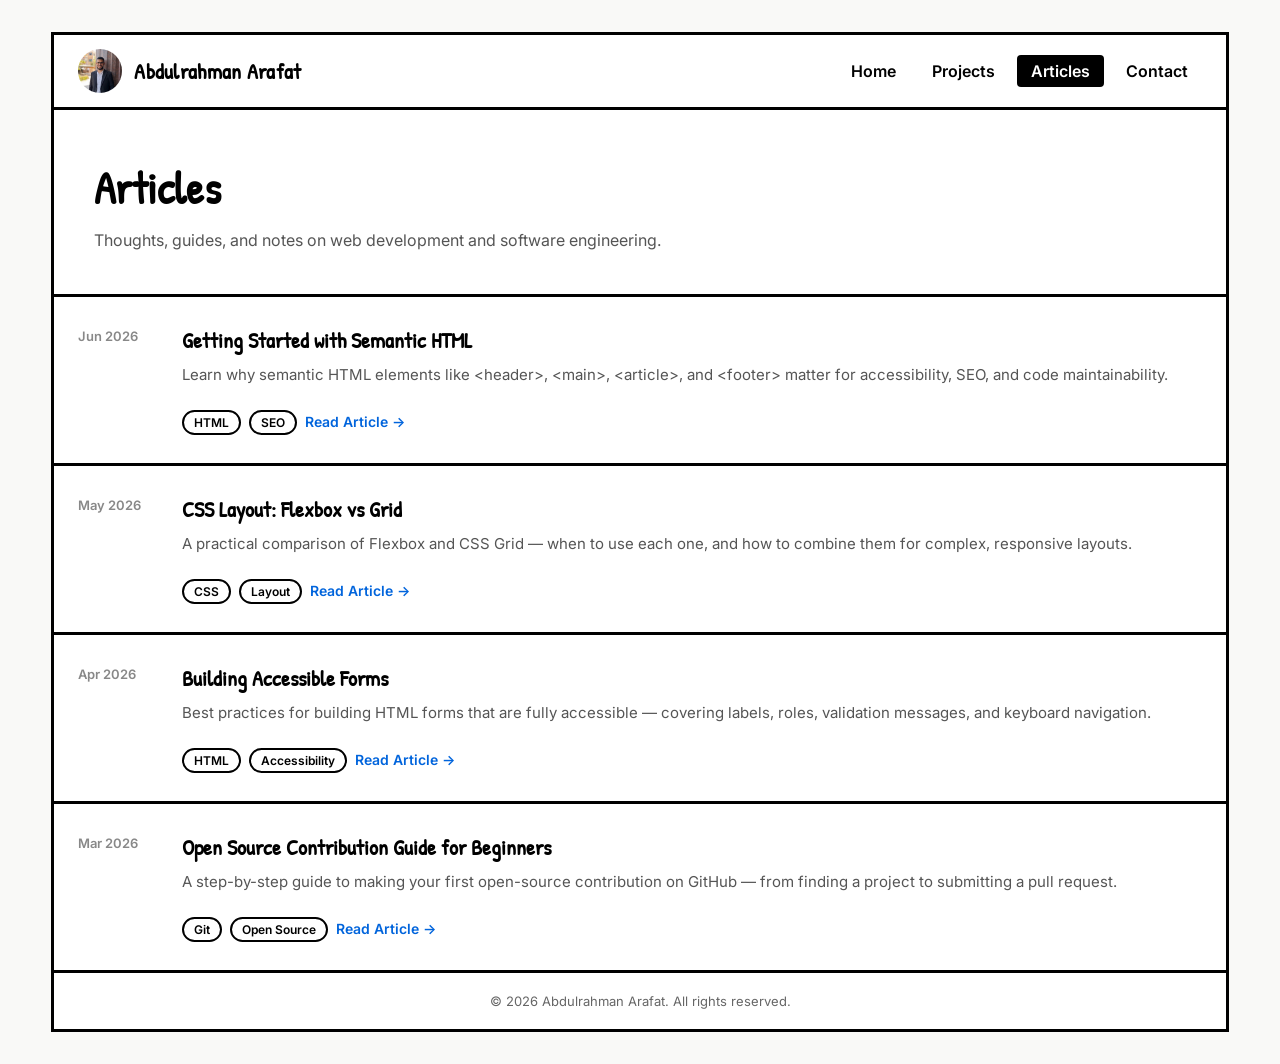
==== articles.html @ ac44d33c "Add projects, articles, and contact pages; update nav links and README" ====
<!DOCTYPE html>
<html lang="en">

<head>
    <meta charset="UTF-8">
    <meta name="viewport" content="width=device-width, initial-scale=1.0">
    <meta name="description" content="Articles and technical writings by Abdulrahman Arafat on web development, HTML, CSS, and JavaScript.">
    <meta name="keywords" content="Abdulrahman Arafat, articles, blog, web development, HTML, CSS, JavaScript">
    <title>Articles | Abdulrahman Arafat</title>
    <link href="https://fonts.googleapis.com/css2?family=Patrick+Hand&family=Inter:wght@400;600;700&display=swap" rel="stylesheet">
    <style>
        * {
            box-sizing: border-box;
            margin: 0;
            padding: 0;
        }

        body {
            width: 100%;
            min-height: 100vh;
            display: flex;
            align-items: center;
            justify-content: flex-start;
            flex-direction: column;
            background-color: #f9f9f7;
            font-family: 'Inter', sans-serif;
        }

        header {
            width: 92%;
            max-width: 1200px;
            margin-top: 32px;
            border: 3px solid black;
            border-bottom: none;
            display: flex;
            flex-direction: column;
            background-color: white;
        }

        nav {
            display: flex;
            justify-content: space-between;
            align-items: center;
            width: 100%;
            border-bottom: 3px solid black;
            padding: 14px 24px;
        }

        nav .brand {
            display: flex;
            align-items: center;
            gap: 12px;
        }

        nav .brand img {
            width: 44px;
            height: 44px;
            border-radius: 50%;
            object-fit: cover;
        }

        nav .brand h1 {
            font-family: 'Patrick Hand', cursive;
            font-size: 22px;
            letter-spacing: 0.3px;
        }

        nav ul {
            list-style: none;
            display: flex;
            gap: 8px;
        }

        nav ul li a {
            text-decoration: none;
            font-size: 16px;
            font-weight: 600;
            padding: 6px 14px;
            color: black;
            font-family: 'Inter', sans-serif;
            border-radius: 4px;
            transition: background-color 0.2s ease;
        }

        nav ul li a:hover {
            background-color: #f0f0f0;
        }

        nav ul li a.active {
            background-color: #000;
            color: #fff;
            border-radius: 4px;
        }

        header .page-title {
            padding: 48px 40px 40px;
        }

        header .page-title h2 {
            font-family: 'Patrick Hand', cursive;
            font-size: 44px;
            margin-bottom: 10px;
        }

        header .page-title p {
            font-size: 16px;
            color: #555;
            line-height: 1.6;
        }

        .container {
            display: flex;
            flex-direction: column;
            align-items: center;
            border: 3px solid black;
            padding: 0;
            width: 92%;
            max-width: 1200px;
            background-color: white;
            margin-bottom: 32px;
        }

        .articles-list {
            width: 100%;
        }

        .article-item {
            display: flex;
            align-items: flex-start;
            gap: 24px;
            padding: 28px 24px;
            border-bottom: 3px solid black;
        }

        .article-item:last-child {
            border-bottom: none;
        }

        .article-date {
            flex-shrink: 0;
            width: 80px;
            font-size: 13px;
            color: #888;
            font-weight: 600;
            padding-top: 3px;
        }

        .article-body h2 {
            font-family: 'Patrick Hand', cursive;
            font-size: 22px;
            margin-bottom: 8px;
        }

        .article-body p {
            font-size: 15px;
            color: #555;
            line-height: 1.6;
            margin-bottom: 14px;
        }

        .article-body .tag {
            display: inline-block;
            font-size: 12px;
            font-weight: 600;
            padding: 3px 10px;
            border: 2px solid black;
            border-radius: 999px;
            margin-right: 4px;
        }

        .article-body a {
            display: inline-block;
            margin-top: 12px;
            font-size: 14px;
            font-weight: 600;
            color: rgb(0, 100, 220);
            text-decoration: none;
        }

        .article-body a:hover {
            text-decoration: underline;
        }

        .container footer {
            width: 100%;
            padding: 20px 24px;
            text-align: center;
            font-size: 13px;
            color: #666;
            font-family: 'Inter', sans-serif;
            border-top: 3px solid black;
        }

        @media (max-width: 768px) {
            header,
            .container {
                width: 96%;
                margin-top: 16px;
            }

            header .page-title {
                padding: 32px 24px;
            }

            header .page-title h2 {
                font-size: 32px;
            }

            nav .brand h1 {
                font-size: 18px;
            }

            nav ul li a {
                font-size: 14px;
                padding: 4px 8px;
            }

            .article-item {
                flex-direction: column;
                gap: 8px;
            }

            .article-date {
                width: auto;
            }
        }
    </style>
</head>

<body>
    <header>
        <nav>
            <div class="brand">
                <img src="me.jpg" alt="Abdulrahman Arafat profile photo">
                <h1>Abdulrahman Arafat</h1>
            </div>
            <ul>
                <li><a href="index.html">Home</a></li>
                <li><a href="projects.html">Projects</a></li>
                <li><a href="articles.html" class="active">Articles</a></li>
                <li><a href="contact.html">Contact</a></li>
            </ul>
        </nav>
        <div class="page-title">
            <h2>Articles</h2>
            <p>Thoughts, guides, and notes on web development and software engineering.</p>
        </div>
    </header>

    <div class="container">
        <div class="articles-list">

            <article class="article-item">
                <span class="article-date">Jun 2026</span>
                <div class="article-body">
                    <h2>Getting Started with Semantic HTML</h2>
                    <p>Learn why semantic HTML elements like &lt;header&gt;, &lt;main&gt;, &lt;article&gt;, and &lt;footer&gt; matter for accessibility, SEO, and code maintainability.</p>
                    <span class="tag">HTML</span>
                    <span class="tag">SEO</span>
                    <a href="#">Read Article →</a>
                </div>
            </article>

            <article class="article-item">
                <span class="article-date">May 2026</span>
                <div class="article-body">
                    <h2>CSS Layout: Flexbox vs Grid</h2>
                    <p>A practical comparison of Flexbox and CSS Grid — when to use each one, and how to combine them for complex, responsive layouts.</p>
                    <span class="tag">CSS</span>
                    <span class="tag">Layout</span>
                    <a href="#">Read Article →</a>
                </div>
            </article>

            <article class="article-item">
                <span class="article-date">Apr 2026</span>
                <div class="article-body">
                    <h2>Building Accessible Forms</h2>
                    <p>Best practices for building HTML forms that are fully accessible — covering labels, roles, validation messages, and keyboard navigation.</p>
                    <span class="tag">HTML</span>
                    <span class="tag">Accessibility</span>
                    <a href="#">Read Article →</a>
                </div>
            </article>

            <article class="article-item">
                <span class="article-date">Mar 2026</span>
                <div class="article-body">
                    <h2>Open Source Contribution Guide for Beginners</h2>
                    <p>A step-by-step guide to making your first open-source contribution on GitHub — from finding a project to submitting a pull request.</p>
                    <span class="tag">Git</span>
                    <span class="tag">Open Source</span>
                    <a href="#">Read Article →</a>
                </div>
            </article>

        </div>

        <footer>
            <p>© 2026 Abdulrahman Arafat. All rights reserved.</p>
        </footer>
    </div>

</body>

</html>
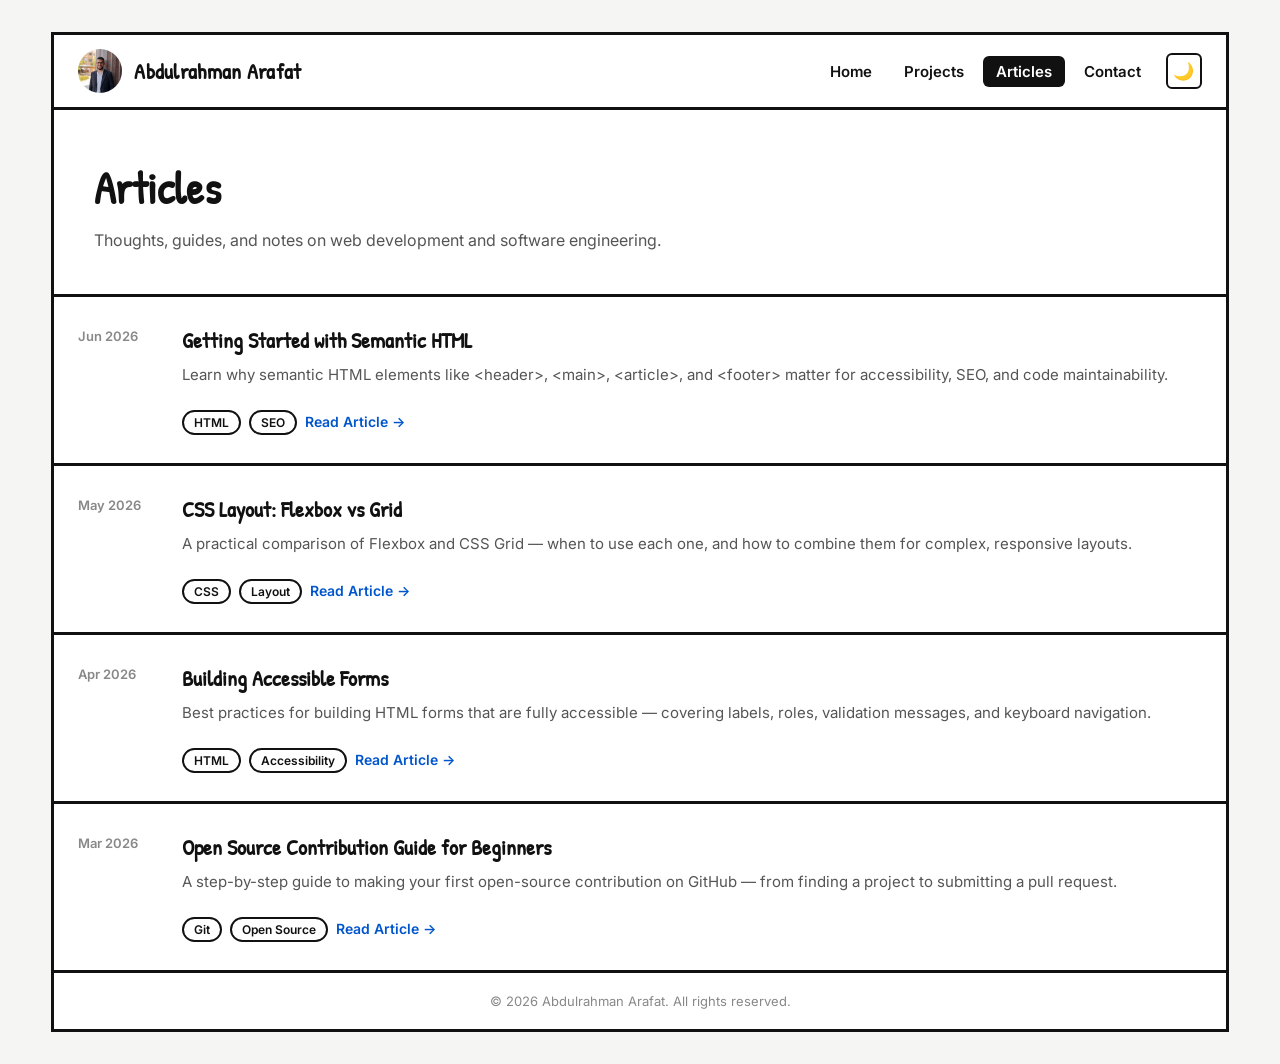
==== commit 86c89e11: "Add shared style.css with CSS variables, dark mode toggle, and portfolio-website requirements" ====
--- a/articles.html
+++ b/articles.html
@@ -1,5 +1,5 @@
 <!DOCTYPE html>
-<html lang="en">
+<html lang="en" data-theme="light">
 
 <head>
     <meta charset="UTF-8">
@@ -8,223 +8,7 @@
     <meta name="keywords" content="Abdulrahman Arafat, articles, blog, web development, HTML, CSS, JavaScript">
     <title>Articles | Abdulrahman Arafat</title>
     <link href="https://fonts.googleapis.com/css2?family=Patrick+Hand&family=Inter:wght@400;600;700&display=swap" rel="stylesheet">
-    <style>
-        * {
-            box-sizing: border-box;
-            margin: 0;
-            padding: 0;
-        }
-
-        body {
-            width: 100%;
-            min-height: 100vh;
-            display: flex;
-            align-items: center;
-            justify-content: flex-start;
-            flex-direction: column;
-            background-color: #f9f9f7;
-            font-family: 'Inter', sans-serif;
-        }
-
-        header {
-            width: 92%;
-            max-width: 1200px;
-            margin-top: 32px;
-            border: 3px solid black;
-            border-bottom: none;
-            display: flex;
-            flex-direction: column;
-            background-color: white;
-        }
-
-        nav {
-            display: flex;
-            justify-content: space-between;
-            align-items: center;
-            width: 100%;
-            border-bottom: 3px solid black;
-            padding: 14px 24px;
-        }
-
-        nav .brand {
-            display: flex;
-            align-items: center;
-            gap: 12px;
-        }
-
-        nav .brand img {
-            width: 44px;
-            height: 44px;
-            border-radius: 50%;
-            object-fit: cover;
-        }
-
-        nav .brand h1 {
-            font-family: 'Patrick Hand', cursive;
-            font-size: 22px;
-            letter-spacing: 0.3px;
-        }
-
-        nav ul {
-            list-style: none;
-            display: flex;
-            gap: 8px;
-        }
-
-        nav ul li a {
-            text-decoration: none;
-            font-size: 16px;
-            font-weight: 600;
-            padding: 6px 14px;
-            color: black;
-            font-family: 'Inter', sans-serif;
-            border-radius: 4px;
-            transition: background-color 0.2s ease;
-        }
-
-        nav ul li a:hover {
-            background-color: #f0f0f0;
-        }
-
-        nav ul li a.active {
-            background-color: #000;
-            color: #fff;
-            border-radius: 4px;
-        }
-
-        header .page-title {
-            padding: 48px 40px 40px;
-        }
-
-        header .page-title h2 {
-            font-family: 'Patrick Hand', cursive;
-            font-size: 44px;
-            margin-bottom: 10px;
-        }
-
-        header .page-title p {
-            font-size: 16px;
-            color: #555;
-            line-height: 1.6;
-        }
-
-        .container {
-            display: flex;
-            flex-direction: column;
-            align-items: center;
-            border: 3px solid black;
-            padding: 0;
-            width: 92%;
-            max-width: 1200px;
-            background-color: white;
-            margin-bottom: 32px;
-        }
-
-        .articles-list {
-            width: 100%;
-        }
-
-        .article-item {
-            display: flex;
-            align-items: flex-start;
-            gap: 24px;
-            padding: 28px 24px;
-            border-bottom: 3px solid black;
-        }
-
-        .article-item:last-child {
-            border-bottom: none;
-        }
-
-        .article-date {
-            flex-shrink: 0;
-            width: 80px;
-            font-size: 13px;
-            color: #888;
-            font-weight: 600;
-            padding-top: 3px;
-        }
-
-        .article-body h2 {
-            font-family: 'Patrick Hand', cursive;
-            font-size: 22px;
-            margin-bottom: 8px;
-        }
-
-        .article-body p {
-            font-size: 15px;
-            color: #555;
-            line-height: 1.6;
-            margin-bottom: 14px;
-        }
-
-        .article-body .tag {
-            display: inline-block;
-            font-size: 12px;
-            font-weight: 600;
-            padding: 3px 10px;
-            border: 2px solid black;
-            border-radius: 999px;
-            margin-right: 4px;
-        }
-
-        .article-body a {
-            display: inline-block;
-            margin-top: 12px;
-            font-size: 14px;
-            font-weight: 600;
-            color: rgb(0, 100, 220);
-            text-decoration: none;
-        }
-
-        .article-body a:hover {
-            text-decoration: underline;
-        }
-
-        .container footer {
-            width: 100%;
-            padding: 20px 24px;
-            text-align: center;
-            font-size: 13px;
-            color: #666;
-            font-family: 'Inter', sans-serif;
-            border-top: 3px solid black;
-        }
-
-        @media (max-width: 768px) {
-            header,
-            .container {
-                width: 96%;
-                margin-top: 16px;
-            }
-
-            header .page-title {
-                padding: 32px 24px;
-            }
-
-            header .page-title h2 {
-                font-size: 32px;
-            }
-
-            nav .brand h1 {
-                font-size: 18px;
-            }
-
-            nav ul li a {
-                font-size: 14px;
-                padding: 4px 8px;
-            }
-
-            .article-item {
-                flex-direction: column;
-                gap: 8px;
-            }
-
-            .article-date {
-                width: auto;
-            }
-        }
-    </style>
+    <link rel="stylesheet" href="style.css">
 </head>
 
 <body>
@@ -234,12 +18,15 @@
                 <img src="me.jpg" alt="Abdulrahman Arafat profile photo">
                 <h1>Abdulrahman Arafat</h1>
             </div>
-            <ul>
-                <li><a href="index.html">Home</a></li>
-                <li><a href="projects.html">Projects</a></li>
-                <li><a href="articles.html" class="active">Articles</a></li>
-                <li><a href="contact.html">Contact</a></li>
-            </ul>
+            <div class="nav-right">
+                <ul>
+                    <li><a href="index.html">Home</a></li>
+                    <li><a href="projects.html">Projects</a></li>
+                    <li><a href="articles.html" class="active">Articles</a></li>
+                    <li><a href="contact.html">Contact</a></li>
+                </ul>
+                <button id="theme-toggle" aria-label="Toggle dark mode" title="Toggle dark mode">🌙</button>
+            </div>
         </nav>
         <div class="page-title">
             <h2>Articles</h2>
@@ -296,11 +83,24 @@
 
         </div>
 
-        <footer>
+        <footer class="simple">
             <p>© 2026 Abdulrahman Arafat. All rights reserved.</p>
         </footer>
     </div>
 
+    <script>
+        const btn = document.getElementById('theme-toggle');
+        const html = document.documentElement;
+        const saved = localStorage.getItem('theme') || 'light';
+        html.setAttribute('data-theme', saved);
+        btn.textContent = saved === 'dark' ? '☀️' : '🌙';
+        btn.addEventListener('click', () => {
+            const next = html.getAttribute('data-theme') === 'dark' ? 'light' : 'dark';
+            html.setAttribute('data-theme', next);
+            localStorage.setItem('theme', next);
+            btn.textContent = next === 'dark' ? '☀️' : '🌙';
+        });
+    </script>
 </body>
 
 </html>
--- a/style.css
+++ b/style.css
@@ -0,0 +1,742 @@
+/* ── CSS Variables (Light / Dark) ─────────────────────── */
+:root {
+    --bg-page:       #f5f5f3;
+    --bg-surface:    #ffffff;
+    --border:        #111111;
+    --text-primary:  #111111;
+    --text-muted:    #555555;
+    --text-faint:    #888888;
+    --link:          #0055cc;
+    --active-bg:     #111111;
+    --active-text:   #ffffff;
+    --hover-bg:      #f0f0f0;
+    --btn-bg:        #111111;
+    --btn-text:      #ffffff;
+    --btn-hover:     #333333;
+    --input-bg:      #fafafa;
+    --tag-border:    #111111;
+}
+
+[data-theme="dark"] {
+    --bg-page:       #0f0f0f;
+    --bg-surface:    #1a1a1a;
+    --border:        #444444;
+    --text-primary:  #f0f0f0;
+    --text-muted:    #aaaaaa;
+    --text-faint:    #777777;
+    --link:          #60aaff;
+    --active-bg:     #f0f0f0;
+    --active-text:   #111111;
+    --hover-bg:      #2a2a2a;
+    --btn-bg:        #f0f0f0;
+    --btn-text:      #111111;
+    --btn-hover:     #cccccc;
+    --input-bg:      #222222;
+    --tag-border:    #555555;
+}
+
+/* ── Reset ─────────────────────────────────────────────── */
+*, *::before, *::after {
+    box-sizing: border-box;
+    margin: 0;
+    padding: 0;
+}
+
+/* ── Base ──────────────────────────────────────────────── */
+body {
+    width: 100%;
+    min-height: 100vh;
+    display: flex;
+    align-items: center;
+    justify-content: flex-start;
+    flex-direction: column;
+    background-color: var(--bg-page);
+    font-family: 'Inter', sans-serif;
+    color: var(--text-primary);
+    transition: background-color 0.3s, color 0.3s;
+}
+
+/* ── Header ────────────────────────────────────────────── */
+header {
+    width: 92%;
+    max-width: 1200px;
+    margin-top: 32px;
+    border: 3px solid var(--border);
+    border-bottom: none;
+    display: flex;
+    flex-direction: column;
+    background-color: var(--bg-surface);
+    transition: background-color 0.3s, border-color 0.3s;
+}
+
+/* ── Nav ───────────────────────────────────────────────── */
+nav {
+    display: flex;
+    justify-content: space-between;
+    align-items: center;
+    width: 100%;
+    border-bottom: 3px solid var(--border);
+    padding: 14px 24px;
+    gap: 16px;
+}
+
+nav .brand {
+    display: flex;
+    align-items: center;
+    gap: 12px;
+    flex-shrink: 0;
+}
+
+nav .brand img {
+    width: 44px;
+    height: 44px;
+    border-radius: 50%;
+    object-fit: cover;
+}
+
+nav .brand h1 {
+    font-family: 'Patrick Hand', cursive;
+    font-size: 22px;
+    letter-spacing: 0.3px;
+    color: var(--text-primary);
+}
+
+nav .nav-right {
+    display: flex;
+    align-items: center;
+    gap: 12px;
+}
+
+nav ul {
+    list-style: none;
+    display: flex;
+    gap: 6px;
+    flex-wrap: wrap;
+}
+
+nav ul li a {
+    text-decoration: none;
+    font-size: 15px;
+    font-weight: 600;
+    padding: 6px 13px;
+    color: var(--text-primary);
+    font-family: 'Inter', sans-serif;
+    border-radius: 6px;
+    transition: background-color 0.2s ease, color 0.2s ease;
+    white-space: nowrap;
+}
+
+nav ul li a:hover {
+    background-color: var(--hover-bg);
+}
+
+nav ul li a.active {
+    background-color: var(--active-bg);
+    color: var(--active-text);
+}
+
+/* ── Dark-mode toggle button ───────────────────────────── */
+#theme-toggle {
+    background: none;
+    border: 2px solid var(--border);
+    border-radius: 6px;
+    width: 36px;
+    height: 36px;
+    cursor: pointer;
+    display: flex;
+    align-items: center;
+    justify-content: center;
+    font-size: 17px;
+    transition: border-color 0.3s, background-color 0.2s;
+    flex-shrink: 0;
+    color: var(--text-primary);
+}
+
+#theme-toggle:hover {
+    background-color: var(--hover-bg);
+}
+
+/* ── Hero (Home page) ──────────────────────────────────── */
+header .hero {
+    display: flex;
+    align-items: center;
+    justify-content: center;
+    flex-direction: column;
+    width: 100%;
+    padding: 72px 40px;
+    gap: 16px;
+}
+
+header .hero p {
+    font-family: 'Patrick Hand', cursive;
+    font-size: 52px;
+    letter-spacing: 0.5px;
+    text-align: center;
+    color: var(--text-primary);
+}
+
+header .hero h2 {
+    font-family: 'Inter', sans-serif;
+    font-size: 17px;
+    font-weight: 400;
+    text-align: center;
+    color: var(--text-muted);
+    max-width: 480px;
+    line-height: 1.6;
+}
+
+/* ── Page title (inner pages) ──────────────────────────── */
+header .page-title {
+    padding: 48px 40px 40px;
+}
+
+header .page-title h2 {
+    font-family: 'Patrick Hand', cursive;
+    font-size: 44px;
+    margin-bottom: 10px;
+    color: var(--text-primary);
+}
+
+header .page-title p {
+    font-size: 16px;
+    color: var(--text-muted);
+    line-height: 1.6;
+}
+
+/* ── Container ─────────────────────────────────────────── */
+.container {
+    display: flex;
+    flex-direction: column;
+    align-items: center;
+    border: 3px solid var(--border);
+    padding: 0;
+    width: 92%;
+    max-width: 1200px;
+    background-color: var(--bg-surface);
+    margin-bottom: 32px;
+    transition: background-color 0.3s, border-color 0.3s;
+}
+
+/* ── Main (3-column) ───────────────────────────────────── */
+.container main {
+    display: flex;
+    width: 100%;
+    border-bottom: 3px solid var(--border);
+    align-items: stretch;
+}
+
+.container main section {
+    width: 33.3333%;
+    padding: 24px;
+}
+
+.container main section h1 {
+    font-family: 'Patrick Hand', cursive;
+    font-size: 20px;
+    margin-bottom: 12px;
+    letter-spacing: 0.3px;
+    color: var(--text-primary);
+}
+
+.container main section ul {
+    padding-left: 20px;
+}
+
+.container main section ul li {
+    font-family: 'Inter', sans-serif;
+    font-weight: 600;
+    font-size: 15px;
+    margin-bottom: 8px;
+    line-height: 1.5;
+    color: var(--text-primary);
+}
+
+/* Middle column */
+.container main .middle {
+    border-left: 3px solid var(--border);
+    border-right: 3px solid var(--border);
+    padding: 0;
+}
+
+.container main .middle .work {
+    border-bottom: 3px solid var(--border);
+    padding: 24px;
+}
+
+.container main .middle .middle2 {
+    padding: 24px;
+}
+
+.container main .middle .work h1,
+.container main .middle .middle2 h1 {
+    font-family: 'Patrick Hand', cursive;
+    font-size: 20px;
+    margin-bottom: 12px;
+    color: var(--text-primary);
+}
+
+.container main .middle .work h2,
+.container main .middle .middle2 h2 {
+    font-family: 'Inter', sans-serif;
+    font-size: 15px;
+    font-weight: 400;
+    margin-bottom: 8px;
+    color: var(--text-muted);
+    line-height: 1.5;
+}
+
+.container main .middle .work p {
+    font-family: 'Inter', sans-serif;
+    font-size: 15px;
+    font-weight: 600;
+    margin-bottom: 10px;
+    color: var(--text-primary);
+}
+
+/* Education */
+.container main section h2.edu {
+    font-family: 'Inter', sans-serif;
+    font-size: 15px;
+    font-weight: 400;
+    margin-top: 8px;
+    line-height: 1.7;
+    color: var(--text-muted);
+}
+
+/* Shared link style */
+.content-link {
+    display: inline-block;
+    margin-top: 6px;
+    font-family: 'Inter', sans-serif;
+    font-size: 14px;
+    font-weight: 600;
+    color: var(--link);
+    text-decoration: none;
+}
+
+.content-link:hover {
+    text-decoration: underline;
+}
+
+/* ── Footer / Testimonials ─────────────────────────────── */
+.container footer {
+    width: 100%;
+    padding: 32px 24px 24px;
+    font-family: 'Inter', sans-serif;
+}
+
+.container footer > h1 {
+    font-family: 'Patrick Hand', cursive;
+    font-size: 22px;
+    margin-bottom: 20px;
+    text-align: center;
+    color: var(--text-primary);
+}
+
+.container footer > p {
+    text-align: center;
+    margin-top: 24px;
+    font-size: 13px;
+    color: var(--text-faint);
+}
+
+.reviews {
+    display: flex;
+    flex-wrap: wrap;
+    gap: 0;
+}
+
+.reviews div {
+    flex: 1 1 220px;
+    margin: 12px;
+    padding: 20px 24px;
+    border: 3px solid var(--border);
+    border-radius: 16px;
+    transition: border-color 0.3s;
+}
+
+.reviews h1 {
+    font-family: 'Inter', sans-serif;
+    font-size: 15px;
+    font-weight: 600;
+    line-height: 1.6;
+    margin-bottom: 10px;
+    color: var(--text-primary);
+}
+
+.reviews h2 {
+    font-family: 'Inter', sans-serif;
+    font-size: 13px;
+    font-weight: 400;
+    color: var(--text-faint);
+}
+
+/* ── Footer copyright (inner pages) ────────────────────── */
+.container footer.simple {
+    padding: 20px 24px;
+    text-align: center;
+    border-top: 3px solid var(--border);
+}
+
+.container footer.simple p {
+    font-size: 13px;
+    color: var(--text-faint);
+    margin-top: 0;
+}
+
+/* ── Projects grid ─────────────────────────────────────── */
+.projects-grid {
+    width: 100%;
+    display: grid;
+    grid-template-columns: repeat(3, 1fr);
+    border-bottom: 3px solid var(--border);
+}
+
+.project-card {
+    padding: 28px 24px;
+    border-right: 3px solid var(--border);
+    transition: border-color 0.3s;
+}
+
+.project-card:last-child {
+    border-right: none;
+}
+
+.project-card h2 {
+    font-family: 'Patrick Hand', cursive;
+    font-size: 20px;
+    margin-bottom: 10px;
+    color: var(--text-primary);
+}
+
+.project-card p {
+    font-size: 14px;
+    color: var(--text-muted);
+    line-height: 1.6;
+    margin-bottom: 16px;
+}
+
+.project-card .tag {
+    display: inline-block;
+    font-size: 12px;
+    font-weight: 600;
+    padding: 3px 10px;
+    border: 2px solid var(--tag-border);
+    border-radius: 999px;
+    margin-right: 4px;
+    margin-bottom: 6px;
+    color: var(--text-primary);
+}
+
+.project-card a {
+    display: inline-block;
+    margin-top: 14px;
+    font-size: 14px;
+    font-weight: 600;
+    color: var(--link);
+    text-decoration: none;
+}
+
+.project-card a:hover {
+    text-decoration: underline;
+}
+
+/* ── Articles list ─────────────────────────────────────── */
+.articles-list {
+    width: 100%;
+}
+
+.article-item {
+    display: flex;
+    align-items: flex-start;
+    gap: 24px;
+    padding: 28px 24px;
+    border-bottom: 3px solid var(--border);
+    transition: border-color 0.3s;
+}
+
+.article-item:last-child {
+    border-bottom: none;
+}
+
+.article-date {
+    flex-shrink: 0;
+    width: 80px;
+    font-size: 13px;
+    color: var(--text-faint);
+    font-weight: 600;
+    padding-top: 3px;
+}
+
+.article-body h2 {
+    font-family: 'Patrick Hand', cursive;
+    font-size: 22px;
+    margin-bottom: 8px;
+    color: var(--text-primary);
+}
+
+.article-body p {
+    font-size: 15px;
+    color: var(--text-muted);
+    line-height: 1.6;
+    margin-bottom: 14px;
+}
+
+.article-body .tag {
+    display: inline-block;
+    font-size: 12px;
+    font-weight: 600;
+    padding: 3px 10px;
+    border: 2px solid var(--tag-border);
+    border-radius: 999px;
+    margin-right: 4px;
+    color: var(--text-primary);
+}
+
+.article-body a {
+    display: inline-block;
+    margin-top: 12px;
+    font-size: 14px;
+    font-weight: 600;
+    color: var(--link);
+    text-decoration: none;
+}
+
+.article-body a:hover {
+    text-decoration: underline;
+}
+
+/* ── Contact layout ────────────────────────────────────── */
+.contact-layout {
+    display: flex;
+    width: 100%;
+    border-bottom: 3px solid var(--border);
+    align-items: stretch;
+}
+
+.contact-form-section {
+    flex: 2;
+    padding: 32px;
+    border-right: 3px solid var(--border);
+    transition: border-color 0.3s;
+}
+
+.contact-form-section h2 {
+    font-family: 'Patrick Hand', cursive;
+    font-size: 22px;
+    margin-bottom: 24px;
+    color: var(--text-primary);
+}
+
+.form-group {
+    margin-bottom: 20px;
+}
+
+.form-group label {
+    display: block;
+    font-size: 14px;
+    font-weight: 600;
+    margin-bottom: 6px;
+    color: var(--text-primary);
+}
+
+.form-group input,
+.form-group textarea,
+.form-group select {
+    width: 100%;
+    padding: 10px 14px;
+    border: 2px solid var(--border);
+    border-radius: 6px;
+    font-family: 'Inter', sans-serif;
+    font-size: 15px;
+    background-color: var(--input-bg);
+    color: var(--text-primary);
+    outline: none;
+    transition: border-color 0.2s, background-color 0.3s, color 0.3s;
+}
+
+.form-group input:focus,
+.form-group textarea:focus,
+.form-group select:focus {
+    border-color: var(--text-muted);
+    background-color: var(--bg-surface);
+}
+
+.form-group textarea {
+    resize: vertical;
+    min-height: 140px;
+}
+
+.form-row {
+    display: flex;
+    gap: 16px;
+}
+
+.form-row .form-group {
+    flex: 1;
+}
+
+button[type="submit"] {
+    padding: 12px 32px;
+    background-color: var(--btn-bg);
+    color: var(--btn-text);
+    border: none;
+    border-radius: 6px;
+    font-family: 'Inter', sans-serif;
+    font-size: 15px;
+    font-weight: 600;
+    cursor: pointer;
+    transition: background-color 0.2s;
+}
+
+button[type="submit"]:hover {
+    background-color: var(--btn-hover);
+}
+
+.contact-info-section {
+    flex: 1;
+    padding: 32px 24px;
+}
+
+.contact-info-section h2 {
+    font-family: 'Patrick Hand', cursive;
+    font-size: 22px;
+    margin-bottom: 24px;
+    color: var(--text-primary);
+}
+
+.info-item {
+    margin-bottom: 20px;
+}
+
+.info-item h3 {
+    font-size: 12px;
+    font-weight: 700;
+    color: var(--text-faint);
+    text-transform: uppercase;
+    letter-spacing: 0.8px;
+    margin-bottom: 4px;
+}
+
+.info-item p {
+    font-size: 15px;
+    font-weight: 600;
+    color: var(--text-primary);
+}
+
+.info-item a {
+    font-size: 15px;
+    font-weight: 600;
+    color: var(--link);
+    text-decoration: none;
+}
+
+.info-item a:hover {
+    text-decoration: underline;
+}
+
+/* ── Responsive ────────────────────────────────────────── */
+@media (max-width: 768px) {
+    header,
+    .container {
+        width: 96%;
+        margin-top: 16px;
+    }
+
+    header .hero {
+        padding: 48px 24px;
+    }
+
+    header .hero p {
+        font-size: 36px;
+    }
+
+    header .hero h2 {
+        font-size: 15px;
+    }
+
+    header .page-title {
+        padding: 32px 24px;
+    }
+
+    header .page-title h2 {
+        font-size: 32px;
+    }
+
+    nav .brand h1 {
+        font-size: 18px;
+    }
+
+    nav ul li a {
+        font-size: 13px;
+        padding: 4px 8px;
+    }
+
+    .container main {
+        flex-direction: column;
+    }
+
+    .container main section {
+        width: 100%;
+        border-bottom: 3px solid var(--border);
+    }
+
+    .container main .middle {
+        border-left: none;
+        border-right: none;
+        border-bottom: 3px solid var(--border);
+    }
+
+    .container main section:last-child {
+        border-bottom: none;
+    }
+
+    .reviews {
+        flex-direction: column;
+    }
+
+    .reviews div {
+        margin: 8px 0;
+    }
+
+    .projects-grid {
+        grid-template-columns: 1fr;
+    }
+
+    .project-card {
+        border-right: none;
+        border-bottom: 3px solid var(--border);
+    }
+
+    .project-card:last-child {
+        border-bottom: none;
+    }
+
+    .contact-layout {
+        flex-direction: column;
+    }
+
+    .contact-form-section {
+        border-right: none;
+        border-bottom: 3px solid var(--border);
+        padding: 24px;
+    }
+
+    .contact-info-section {
+        padding: 24px;
+    }
+
+    .article-item {
+        flex-direction: column;
+        gap: 8px;
+    }
+
+    .article-date {
+        width: auto;
+    }
+
+    .form-row {
+        flex-direction: column;
+        gap: 0;
+    }
+}
